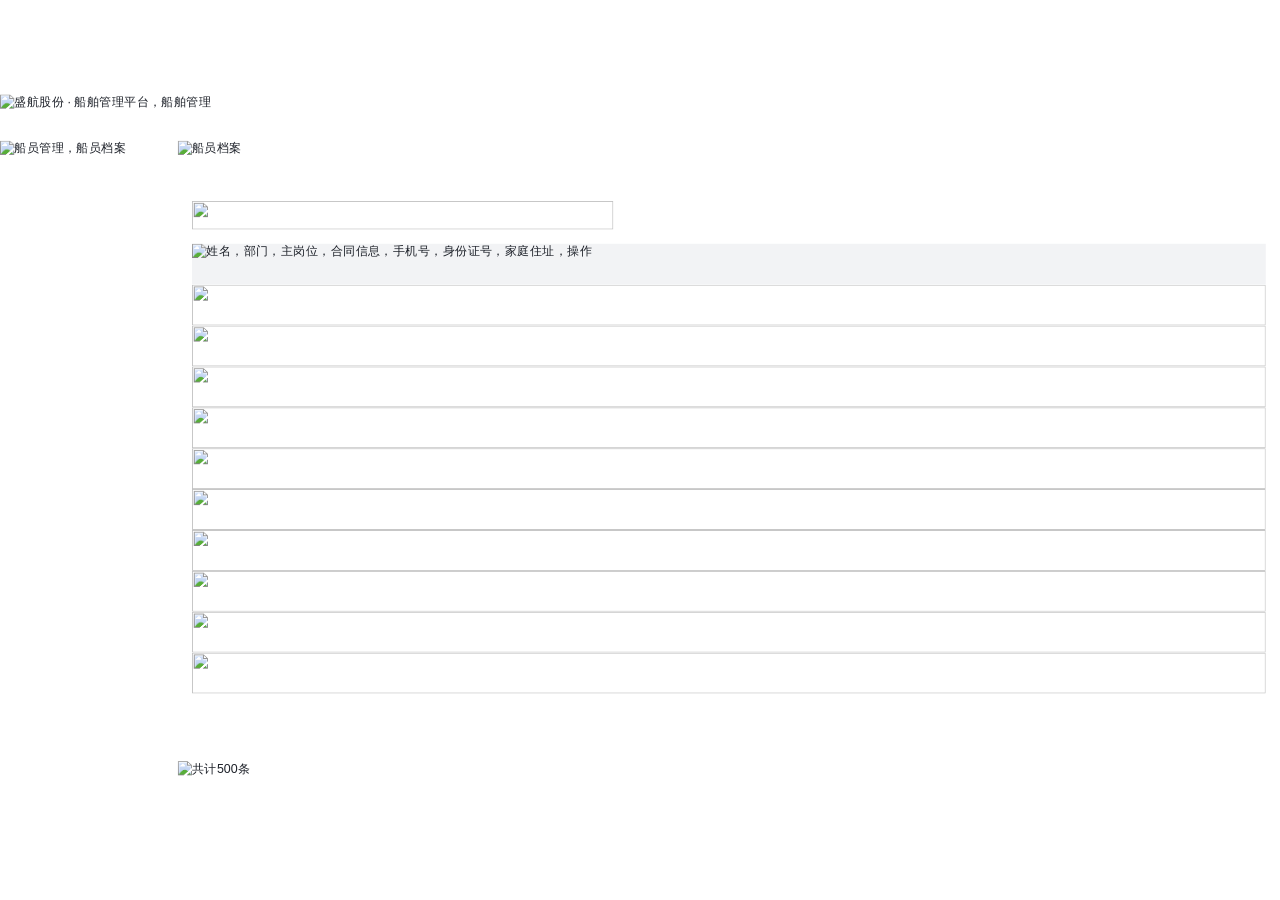
==== crew-prototype/index.html @ 6113b9af "Add interactive crew archive prototype" ====
<!doctype html>
<html lang="zh-CN">
<head>
  <meta charset="UTF-8">
  <meta name="viewport" content="width=device-width, initial-scale=1">
  <meta name="theme-color" content="#202428">
  <meta name="description" content="盛航船舶管理平台 · 船员档案">
  <title>船员档案 · 盛航船舶管理平台</title>
  <link rel="icon" href="data:,">
  <link rel="preload" as="image" href="assets/topbar@2x.png">
  <link rel="stylesheet" href="style.css">
</head>
<body>
  <main id="viewport" aria-label="盛航船舶管理平台">
    <div id="canvas">
      <header class="topbar"><img src="assets/topbar@2x.png" width="1440" height="52" alt="盛航股份 · 船舶管理平台，船舶管理" draggable="false"></header>
      <nav class="sidebar" aria-label="主导航"><img src="assets/sidebar@2x.png" width="200" height="748" alt="船员管理，船员档案" draggable="false"></nav>
      <section class="workspace" aria-label="船员档案">
        <img class="titlebar slice" src="assets/titlebar@2x.png" width="1240" height="52" alt="船员档案" draggable="false">
        <button class="hotspot upload-action" id="upload" aria-label="批量上传" disabled></button>
        <button class="hotspot template-action" id="template" aria-label="模板下载" title="模板下载"></button>
        <button class="hotspot create-action" id="create" aria-label="新建档案" title="新建档案"></button>
        <div class="filters">
          <img src="assets/filters@2x.png" width="474" height="32" alt="" draggable="false">
          <input id="search" class="slice-input" type="search" aria-label="搜索姓名或工号" autocomplete="off" spellcheck="false">
          <button id="department" class="hotspot filter-button department" aria-label="筛选部门" aria-haspopup="listbox" aria-expanded="false"><span></span></button>
          <button id="role" class="hotspot filter-button role" aria-label="筛选主岗位" aria-haspopup="listbox" aria-expanded="false"><span></span></button>
        </div>
        <div class="table-header" id="table-header">
          <img src="assets/table-header@2x.png" width="1208" height="46" alt="姓名，部门，主岗位，合同信息，手机号，身份证号，家庭住址，操作" draggable="false">
          <input class="check-control all-check" id="select-all" type="checkbox" aria-label="选择全部船员">
          <button class="hotspot star-control all-star" id="favorites" aria-label="只看收藏" aria-pressed="false" title="只看收藏"></button>
        </div>
        <div class="rows" id="rows" role="list" aria-label="船员档案列表" tabindex="-1"></div>
        <footer class="pagination">
          <img src="assets/pagination@2x.png" width="1240" height="50" alt="共计500条" draggable="false">
          <span id="result-count" hidden></span>
          <div id="pager" aria-label="分页"></div>
          <select id="page-size" aria-label="每页显示条数"><option value="10">10条/页</option><option value="20">20条/页</option><option value="50">50条/页</option></select>
          <input id="page-jump" aria-label="前往页码" type="text" inputmode="numeric" autocomplete="off">
        </footer>
      </section>
      <div id="menu" class="menu" role="listbox" hidden></div>
      <div id="modal-layer" hidden>
        <section class="modal" id="modal" role="dialog" aria-modal="true" aria-labelledby="modal-title"></section>
      </div>
      <div id="toast" class="toast" role="status" hidden></div>
    </div>
  </main>
  <script src="app.js"></script>
</body>
</html>
---- crew-prototype/style.css ----
:root { color-scheme: light; --blue:#165dff; --text:#1d2129; --muted:#86909c; --line:#e5e6eb; --scale:1; }
* { box-sizing:border-box; }
html,body { margin:0; width:100%; height:100%; overflow:hidden; background:#fff; }
body,input,button,select { font-family:"PingFang SC","Microsoft YaHei",sans-serif; font-size:14px; color:var(--text); }
button,input,select { -webkit-tap-highlight-color:transparent; }
button { cursor:pointer; }
button:disabled { cursor:default; }
img { display:block; user-select:none; pointer-events:none; }
[hidden] { display:none!important; }
#viewport { position:fixed; inset:0; overflow:hidden; }
#canvas { position:absolute; left:50%; top:50%; width:1440px; height:800px; overflow:hidden; background:#fff; transform:translate(-50%,-50%) scale(var(--scale)); }
.topbar { position:absolute; left:0; top:0; width:1440px; height:52px; }
.sidebar { position:absolute; left:0; top:52px; width:200px; height:748px; }
.workspace { position:absolute; inset:0; pointer-events:none; }
.workspace>*,.rows>* { pointer-events:auto; }
.slice { position:absolute; }
.titlebar { left:200px; top:52px; }
.hotspot { position:absolute; margin:0; padding:0; border:0; border-radius:2px; background:transparent; color:transparent; }
.hotspot:hover { background:rgb(22 93 255 / 4%); }
button:focus-visible,input:focus-visible,select:focus-visible { outline:2px solid var(--blue); outline-offset:2px; }
.upload-action { left:1090px; top:62px; width:106px; height:32px; }
.upload-action:disabled { pointer-events:none; }
.template-action { left:1204px; top:62px; width:106px; height:32px; }
.create-action { left:1318px; top:62px; width:106px; height:32px; }
.filters { position:absolute; left:216px; top:120px; width:474px; height:32px; }
.slice-input { position:absolute; left:12px; top:5px; width:168px; height:22px; margin:0; padding:0; border:0; outline:none; border-radius:0; background:transparent; line-height:22px; }
.slice-input:focus,.slice-input.has-value { background:#f2f3f5; }
.slice-input::-webkit-search-cancel-button { cursor:pointer; }
.filter-button { top:0; height:32px; }
.department { left:228px; width:112px; }
.role { left:348px; width:126px; }
.filter-button span { position:absolute; left:12px; top:4px; display:none; height:24px; max-width:calc(100% - 36px); background:#f2f3f5; color:#767d8c; line-height:24px; white-space:nowrap; overflow:hidden; text-overflow:ellipsis; text-align:left; }
.filter-button.has-value span { display:block; }
.table-header { position:absolute; top:168px; left:216px; width:1208px; height:46px; background:#f2f3f5; }
.table-header.is-expanded>img,.table-header.is-expanded>input,.table-header.is-expanded>button { visibility:hidden; }
.check-control { position:absolute; width:14px; height:14px; margin:0; padding:0; appearance:none; border:2px solid transparent; border-radius:2px; cursor:pointer; }
.check-control:checked,.check-control:indeterminate { background:var(--blue); border-color:var(--blue); }
.check-control:checked::after { content:""; position:absolute; left:2px; top:0; width:4px; height:7px; border:solid #fff; border-width:0 1.5px 1.5px 0; transform:rotate(45deg); }
.check-control:indeterminate::after { content:""; position:absolute; left:1px; right:1px; top:4px; border-top:2px solid #fff; }
.all-check { left:12px; top:16px; }
.star-control { width:22px; height:24px; }
.star-control[aria-pressed=true]::after { content:"★"; position:absolute; inset:0; color:var(--blue); background:#fff; font-family:Arial,sans-serif; font-size:18px; line-height:24px; text-align:center; }
.all-star { left:44px; top:11px; }
.all-star[aria-pressed=true]::after { background:#f2f3f5; }
.rows { position:absolute; top:214px; left:216px; width:1208px; height:536px; overflow:auto; overscroll-behavior:contain; scrollbar-width:none; }
.rows::-webkit-scrollbar { display:none; }
.embedded .rows { overscroll-behavior:auto; }
.crew-row { position:relative; width:1208px; height:46px; flex:none; overflow:hidden; background:#fff; transition:height 200ms ease-out; }
.crew-row.expanded { height:112px; }
.row-image { position:absolute; left:0; top:0; width:1208px; opacity:1; transition:opacity 120ms ease-out; }
.row-image.detail { height:112px; opacity:0; }
.crew-row.expanded .compact { opacity:0; }
.crew-row.expanded .detail { opacity:1; }
.row-check { left:12px; top:16px; transition:top 200ms ease-out; }
.row-star { left:44px; top:11px; transition:top 200ms ease-out; }
.row-name { left:84px; top:3px; width:76px; height:36px; transition:top 200ms ease-out; }
.row-edit { left:1118px; top:7px; width:48px; height:32px; transition:top 200ms ease-out; }
.row-delete { left:1161px; top:7px; width:42px; height:32px; transition:top 200ms ease-out; }
.crew-row.expanded .row-check { top:20px; }
.crew-row.expanded .row-star { top:15px; }
.crew-row.expanded .row-name { top:9px; height:34px; }
.crew-row.expanded .row-edit,.crew-row.expanded .row-delete { top:40px; }
.empty { height:460px; display:grid; place-items:center; color:var(--muted); }
.pagination { position:absolute; left:200px; top:750px; width:1240px; height:50px; z-index:2; background:#fff; }
#result-count { position:absolute; left:16px; top:14px; height:22px; min-width:100px; background:#fff; line-height:22px; }
.page-button { top:11px; width:28px; height:28px; }
.page-button.changed { border:1px solid var(--line); color:var(--text); background:#fff; }
.page-button.changed.active { border-color:var(--blue); color:var(--blue); }
.page-button:disabled { pointer-events:none; }
#page-size { position:absolute; left:1036px; top:11px; width:92px; height:28px; opacity:0; cursor:pointer; }
#page-size:focus,#page-size.changed { opacity:1; padding:0 10px; border:1px solid var(--line); background:#fff; }
#page-jump { position:absolute; left:1176px; top:12px; width:48px; height:26px; padding:0 5px; background:transparent; border:0; text-align:center; }
.menu { position:absolute; z-index:10; min-width:150px; padding:4px; border:1px solid var(--line); border-radius:4px; background:#fff; box-shadow:0 4px 16px #00000018; }
.menu-option { display:block; width:100%; height:34px; padding:0 12px; border:0; border-radius:2px; background:transparent; text-align:left; }
.menu-option:hover,.menu-option:focus-visible { background:#f2f3f5; }
.menu-option[aria-selected=true] { color:var(--blue); background:#e8f3ff; }
#modal-layer { position:absolute; z-index:20; inset:0; display:grid; place-items:center; background:#0005; }
.modal { width:720px; max-height:700px; padding:24px; overflow:auto; background:#fff; border-radius:6px; box-shadow:0 12px 40px #0002; }
.modal.small { width:440px; }
.modal h2 { margin:0; font-size:18px; font-weight:600; line-height:28px; }
.modal-head { display:flex; align-items:center; justify-content:space-between; margin-bottom:24px; }
.close { border:0; width:24px; height:24px; padding:0; background:transparent; color:var(--muted); font-size:24px; line-height:24px; }
.form-grid { display:grid; grid-template-columns:1fr 1fr; gap:18px 24px; }
.field { display:flex; flex-direction:column; gap:8px; }
.field.wide { grid-column:1/-1; }
.field input,.field select { width:100%; height:32px; padding:4px 12px; border:1px solid var(--line); border-radius:2px; background:#fff; }
.required::before { content:"* "; color:#f53f3f; }
.modal-actions { display:flex; gap:12px; justify-content:flex-end; margin-top:28px; }
.button { min-width:80px; height:32px; border:1px solid var(--line); padding:0 16px; border-radius:3px; background:#fff; }
.button.primary { color:#fff; background:#0063f4; border-color:#0063f4; }
.button.danger { color:#fff; background:#f53f3f; border-color:#f53f3f; }
.modal p { color:#4e5969; line-height:24px; }
.upload-box { display:flex; flex-direction:column; align-items:center; gap:16px; padding:32px; border:1px dashed #a9c6ff; border-radius:4px; background:#f7faff; }
.upload-box p { margin:0; }
.upload-box input { width:100%; }
.toast { position:absolute; z-index:30; top:112px; left:50%; transform:translateX(-50%); padding:12px 20px; border:1px solid var(--line); border-radius:4px; background:#fff; box-shadow:0 4px 16px #0001; }
.toast::before { content:"✓"; color:#00a870; margin-right:10px; }
.dynamic-cell { position:absolute; overflow:hidden; text-overflow:ellipsis; white-space:nowrap; background:#fff; line-height:22px; }
.native-row { border-bottom:1px solid var(--line); }
.native-row .name-text { color:var(--blue); }
.native-row .code-text { color:#676767; font-size:12px; }
.native-row .action-text { color:var(--blue); }
.native-row .tag-text { padding:1px 5px; border-radius:2px; color:var(--blue); background:#e8f3ff; font-size:12px; line-height:20px; }
.native-row .native-check { position:absolute; left:12px; top:16px; width:14px; height:14px; border:2px solid #e5e6eb; border-radius:2px; }
.native-row.expanded .native-check { top:20px; }
.native-row .native-star { position:absolute; left:49px; top:12px; color:#4e5969; }
.native-row.expanded .native-star { top:16px; }
@media(prefers-reduced-motion:reduce) { *,*::before,*::after { transition:none!important; animation:none!important; } }
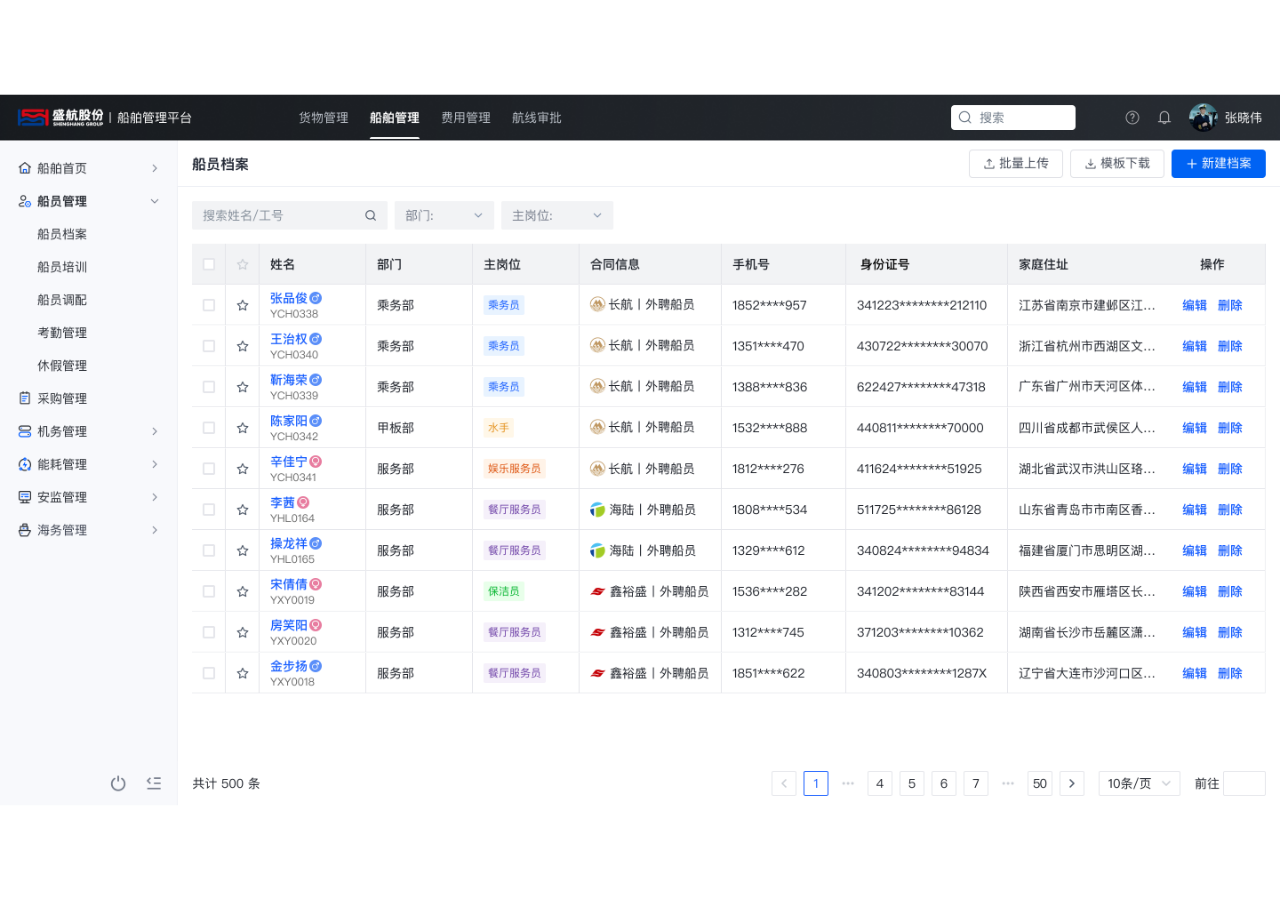
==== commit 725139d2: "Refresh embedded crew stylesheet for persistent table headers" ====
--- a/crew-prototype/index.html
+++ b/crew-prototype/index.html
@@ -8,7 +8,7 @@
   <title>船员档案 · 盛航船舶管理平台</title>
   <link rel="icon" href="data:,">
   <link rel="preload" as="image" href="assets/topbar@2x.png">
-  <link rel="stylesheet" href="style.css">
+  <link rel="stylesheet" href="style.css?v=20261104-header">
 </head>
 <body>
   <main id="viewport" aria-label="盛航船舶管理平台">
--- a/crew-prototype/style.css
+++ b/crew-prototype/style.css
@@ -32,7 +32,7 @@
 .filter-button span { position:absolute; left:12px; top:4px; display:none; height:24px; max-width:calc(100% - 36px); background:#f2f3f5; color:#767d8c; line-height:24px; white-space:nowrap; overflow:hidden; text-overflow:ellipsis; text-align:left; }
 .filter-button.has-value span { display:block; }
 .table-header { position:absolute; top:168px; left:216px; width:1208px; height:46px; background:#f2f3f5; }
-.table-header.is-expanded>img,.table-header.is-expanded>input,.table-header.is-expanded>button { visibility:hidden; }
+/* Keep column labels and header controls visible while rows expand or collapse. */
 .check-control { position:absolute; width:14px; height:14px; margin:0; padding:0; appearance:none; border:2px solid transparent; border-radius:2px; cursor:pointer; }
 .check-control:checked,.check-control:indeterminate { background:var(--blue); border-color:var(--blue); }
 .check-control:checked::after { content:""; position:absolute; left:2px; top:0; width:4px; height:7px; border:solid #fff; border-width:0 1.5px 1.5px 0; transform:rotate(45deg); }
